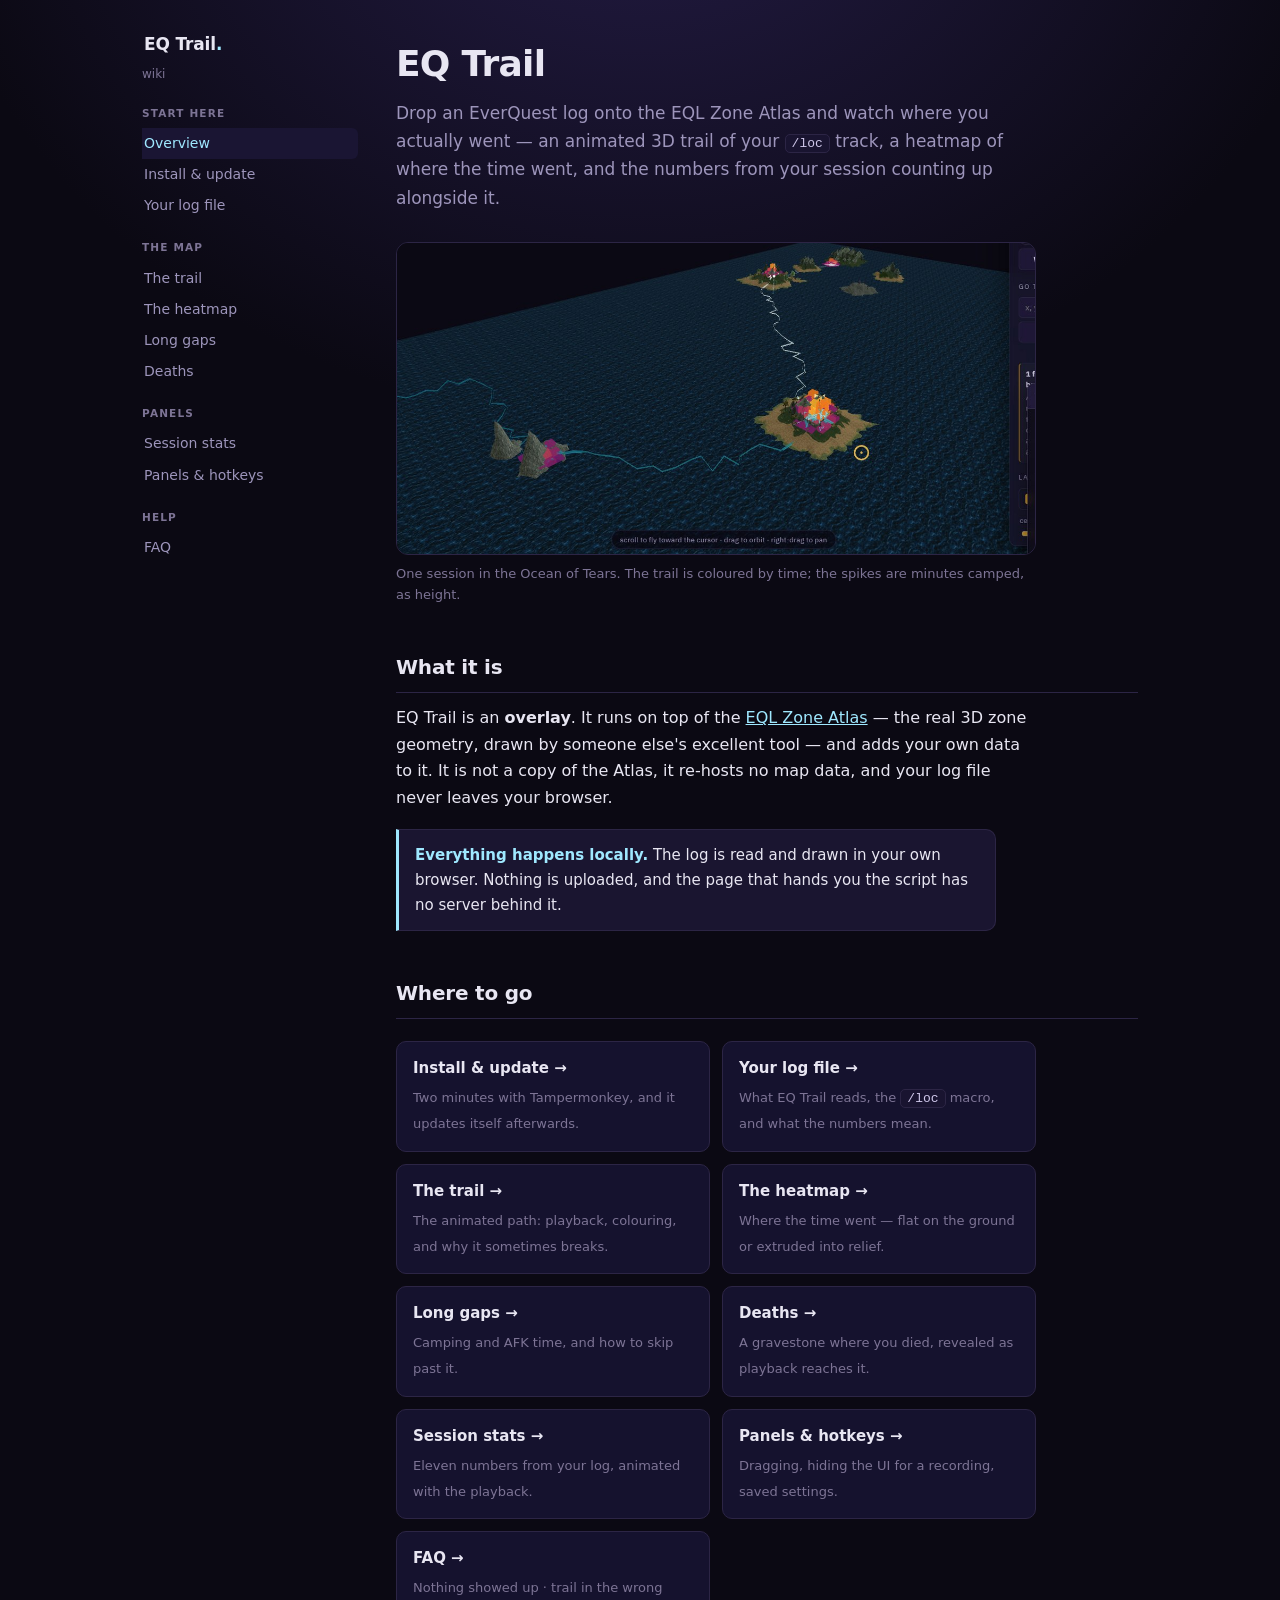
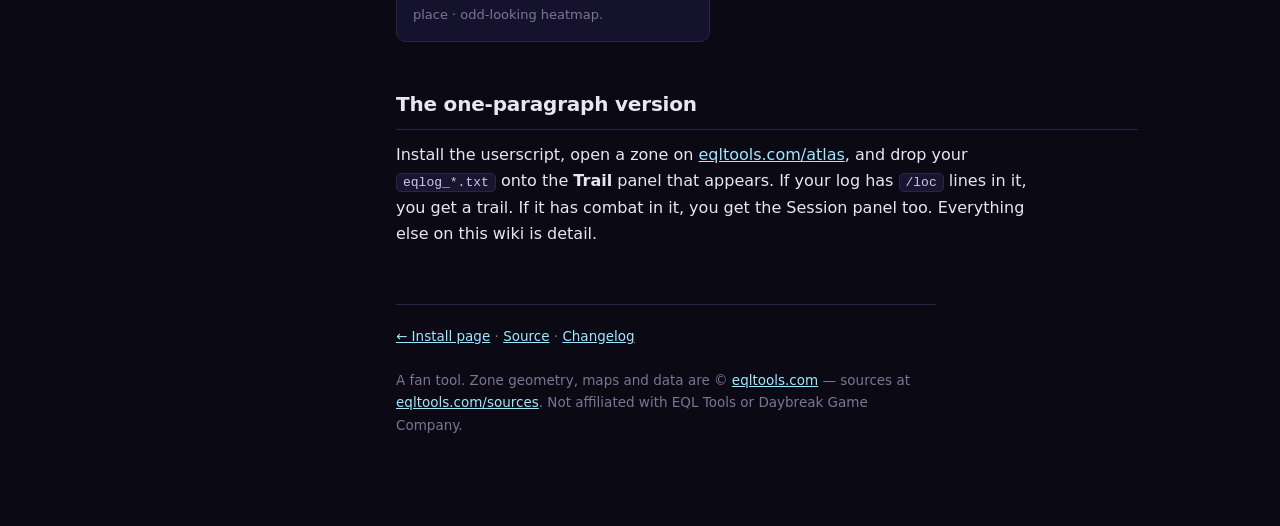
==== docs/wiki/index.html @ 2fc672f7 "docs: a wiki and an FAQ on GitHub Pages Ten pages under docs/wiki, generated by tools/build_wiki.py " ====
<!doctype html>
<html lang="en">
<head>
<meta charset="utf-8">
<meta name="viewport" content="width=device-width, initial-scale=1">
<title>Overview — EQ Trail wiki</title>
<meta name="description" content="Drop an EverQuest log onto the EQL Zone Atlas and watch where you actually went — an animated 3D trail of your &lt;code&gt;/loc&lt;/code&gt; track, a heatmap of where the time went, and the numbers from your session counting up alongside it.">
<link rel="stylesheet" href="wiki.css">
</head>
<body>
<div class="shell">
<nav class="side">
  <a class="brand" href="index.html">EQ&nbsp;Trail<span>.</span></a>
  <div class="tag">wiki</div>
  <div class="cols">
    <h5>Start here</h5>
    <a href="index.html" class="on">Overview</a>
    <a href="install.html">Install & update</a>
    <a href="logs.html">Your log file</a>
    <h5>The map</h5>
    <a href="trail.html">The trail</a>
    <a href="heatmap.html">The heatmap</a>
    <a href="gaps.html">Long gaps</a>
    <a href="deaths.html">Deaths</a>
    <h5>Panels</h5>
    <a href="session.html">Session stats</a>
    <a href="interface.html">Panels & hotkeys</a>
    <h5>Help</h5>
    <a href="faq.html">FAQ</a>
  </div>
</nav>
<main>
<h1>EQ Trail</h1>
<p class="lede">Drop an EverQuest log onto the EQL Zone Atlas and watch
where you actually went — an animated 3D trail of your <code>/loc</code> track, a heatmap of where
the time went, and the numbers from your session counting up alongside it.</p>
<figure>
  <img src="../relief-and-trail.jpg" alt="A glowing trail crosses the Ocean of Tears between islands; orange spikes rise from an island where time was spent.">
  <figcaption>One session in the Ocean of Tears. The trail is coloured by time; the spikes are minutes camped, as height.</figcaption>
</figure>

<h2>What it is</h2>

<p>EQ Trail is an <b>overlay</b>. It runs on top of the
<a href="https://eqltools.com/atlas">EQL Zone Atlas</a> — the real 3D zone geometry, drawn by
someone else's excellent tool — and adds your own data to it. It is not a copy of the Atlas, it
re-hosts no map data, and your log file never leaves your browser.</p>

<div class="note tip">
  <b>Everything happens locally.</b> The log is read and drawn in your own browser. Nothing is
  uploaded, and the page that hands you the script has no server behind it.
</div>

<h2>Where to go</h2>

<div class="cards">
  <a class="card" href="install.html"><b>Install &amp; update →</b>
    <span>Two minutes with Tampermonkey, and it updates itself afterwards.</span></a>
  <a class="card" href="logs.html"><b>Your log file →</b>
    <span>What EQ Trail reads, the <code>/loc</code> macro, and what the numbers mean.</span></a>
  <a class="card" href="trail.html"><b>The trail →</b>
    <span>The animated path: playback, colouring, and why it sometimes breaks.</span></a>
  <a class="card" href="heatmap.html"><b>The heatmap →</b>
    <span>Where the time went — flat on the ground or extruded into relief.</span></a>
  <a class="card" href="gaps.html"><b>Long gaps →</b>
    <span>Camping and AFK time, and how to skip past it.</span></a>
  <a class="card" href="deaths.html"><b>Deaths →</b>
    <span>A gravestone where you died, revealed as playback reaches it.</span></a>
  <a class="card" href="session.html"><b>Session stats →</b>
    <span>Eleven numbers from your log, animated with the playback.</span></a>
  <a class="card" href="interface.html"><b>Panels &amp; hotkeys →</b>
    <span>Dragging, hiding the UI for a recording, saved settings.</span></a>
  <a class="card" href="faq.html"><b>FAQ →</b>
    <span>Nothing showed up · trail in the wrong place · odd-looking heatmap.</span></a>
</div>

<h2>The one-paragraph version</h2>

<p>Install the userscript, open a zone on <a href="https://eqltools.com/atlas">eqltools.com/atlas</a>,
and drop your <code>eqlog_*.txt</code> onto the <b>Trail</b> panel that appears. If your log has
<code>/loc</code> lines in it, you get a trail. If it has combat in it, you get the Session panel too.
Everything else on this wiki is detail.</p>
<footer>
  <a href="../index.html">← Install page</a> ·
  <a href="https://github.com/kevroy314/eqatlas-overlay">Source</a> ·
  <a href="https://github.com/kevroy314/eqatlas-overlay/blob/main/CHANGELOG.md">Changelog</a><br><br>
  A fan tool. Zone geometry, maps and data are © <a href="https://eqltools.com">eqltools.com</a> —
  sources at <a href="https://eqltools.com/sources">eqltools.com/sources</a>.
  Not affiliated with EQL&nbsp;Tools or Daybreak Game Company.
</footer>
</main>
</div>
</body>
</html>
---- docs/wiki/wiki.css ----
/* Shared styling for the EQ Trail wiki. Deliberately one small stylesheet rather than repeated
   <style> blocks: the wiki will grow, and a colour changed in one page but not another is the
   fastest way to make a set of pages stop looking like one thing. */
:root{
  --bg:#0b0913; --line:#2c2545; --ink:#e8e6f2; --dim:#9d95bb; --faint:#7d7495;
  --acc:#7c6fe0; --acc2:#9fe8ff; --warn:#e8c98a; --code:#191430; --card:#15122e;
}
*{box-sizing:border-box}
html{scroll-behavior:smooth}
body{margin:0;background:var(--bg);color:var(--ink);
  font:16px/1.65 ui-sans-serif,system-ui,-apple-system,"Segoe UI",sans-serif;
  background-image:radial-gradient(ellipse 80% 40% at 50% -8%,#241c46 0%,transparent 70%)}
a{color:var(--acc2)}
code{background:var(--code);border:1px solid var(--line);border-radius:5px;padding:1px 6px;
  font:13px/1.5 ui-monospace,SFMono-Regular,Menlo,monospace;color:#cfc7ea}
pre{background:var(--code);border:1px solid var(--line);border-radius:10px;padding:14px 16px;
  overflow-x:auto;margin:14px 0}
pre code{background:none;border:0;padding:0;font-size:13px}
kbd{background:#241d40;border:1px solid #443a68;border-bottom-width:2px;border-radius:5px;
  padding:1px 7px;font:12px ui-monospace,monospace;color:var(--acc2)}

/* ---- shell: sticky sidebar + content ---- */
.shell{display:grid;grid-template-columns:216px minmax(0,1fr);gap:38px;
  max-width:1040px;margin:0 auto;padding:0 22px 90px}
nav.side{position:sticky;top:0;align-self:start;max-height:100vh;overflow-y:auto;
  padding:26px 0 40px;font-size:14px}
nav.side .brand{display:block;font-size:17px;font-weight:600;letter-spacing:-.01em;
  text-decoration:none;color:var(--ink);margin-bottom:3px}
nav.side .brand span{color:var(--acc2)}
nav.side .tag{color:var(--faint);font-size:12px;margin-bottom:20px}
nav.side h5{margin:18px 0 6px;font-size:10.5px;letter-spacing:.11em;text-transform:uppercase;
  color:var(--faint);font-weight:600}
nav.side a{display:block;padding:4px 10px;margin-left:-10px;border-radius:6px;
  text-decoration:none;color:var(--dim);border-left:2px solid transparent}
nav.side a:hover{color:var(--ink);background:#1a1533}
nav.side a.on{color:var(--acc2);border-left-color:var(--acc);background:#1a1533}
main{padding:34px 0 0;min-width:0}

h1{margin:0 0 6px;font-size:clamp(26px,4.5vw,36px);letter-spacing:-.02em}
.lede{color:var(--dim);font-size:17px;margin:0 0 30px;max-width:38em}
h2{margin:46px 0 12px;font-size:20px;letter-spacing:-.01em;padding-bottom:8px;
  border-bottom:1px solid var(--line);scroll-margin-top:20px}
h3{margin:26px 0 8px;font-size:15.5px;color:var(--acc2);scroll-margin-top:20px}
p{margin:12px 0;max-width:40em}
ul,ol{max-width:40em}
li{margin:5px 0}

table{width:100%;border-collapse:collapse;margin:16px 0;font-size:15px;display:block;overflow-x:auto}
th,td{text-align:left;padding:8px 12px;border-bottom:1px solid var(--line);vertical-align:top}
th{color:var(--faint);font-weight:600;font-size:12.5px;text-transform:uppercase;letter-spacing:.06em}
td:first-child{white-space:nowrap;color:var(--acc2);font-family:ui-monospace,monospace;font-size:13px}
td.wide:first-child{white-space:normal;font-family:inherit;color:inherit}

.note{background:#1a1530;border:1px solid var(--line);border-left:3px solid var(--warn);
  border-radius:0 10px 10px 0;padding:13px 16px;margin:18px 0;font-size:15px;max-width:40em}
.note b{color:var(--warn)}
.tip{border-left-color:var(--acc2)}
.tip b{color:var(--acc2)}

figure{margin:24px 0;max-width:40em}
figure img{width:100%;border-radius:12px;border:1px solid var(--line);display:block}
figcaption{margin-top:8px;color:var(--faint);font-size:13px}

details{border:1px solid var(--line);border-radius:10px;padding:0;margin:10px 0;
  background:#14102a55;max-width:40em}
details summary{cursor:pointer;color:var(--ink);font-size:15.5px;padding:12px 16px;
  list-style:none;position:relative;padding-left:36px}
details summary::-webkit-details-marker{display:none}
details summary::before{content:"›";position:absolute;left:16px;color:var(--acc);
  transition:transform .15s ease;display:inline-block}
details[open] summary::before{transform:rotate(90deg)}
details summary:hover{color:var(--acc2)}
details .body{padding:0 16px 14px 36px;color:var(--dim)}
details .body p{margin:8px 0}
details .body code{color:#cfc7ea}

.cards{display:grid;grid-template-columns:repeat(auto-fit,minmax(210px,1fr));gap:12px;margin:22px 0;
  max-width:40em}
.card{background:var(--card);border:1px solid var(--line);border-radius:10px;padding:14px 16px;
  text-decoration:none;color:var(--ink);display:block;transition:border-color .12s ease}
.card:hover{border-color:var(--acc)}
.card b{display:block;font-size:15px;margin-bottom:3px}
.card span{color:var(--faint);font-size:13px;line-height:1.45}

footer{margin-top:56px;padding-top:20px;border-top:1px solid var(--line);
  color:var(--faint);font-size:13.5px;max-width:40em}

@media (max-width:800px){
  .shell{grid-template-columns:1fr;gap:0}
  nav.side{position:static;max-height:none;padding-bottom:14px;border-bottom:1px solid var(--line)}
  nav.side .cols{display:flex;flex-wrap:wrap;gap:2px 14px}
  main{padding-top:22px}
}
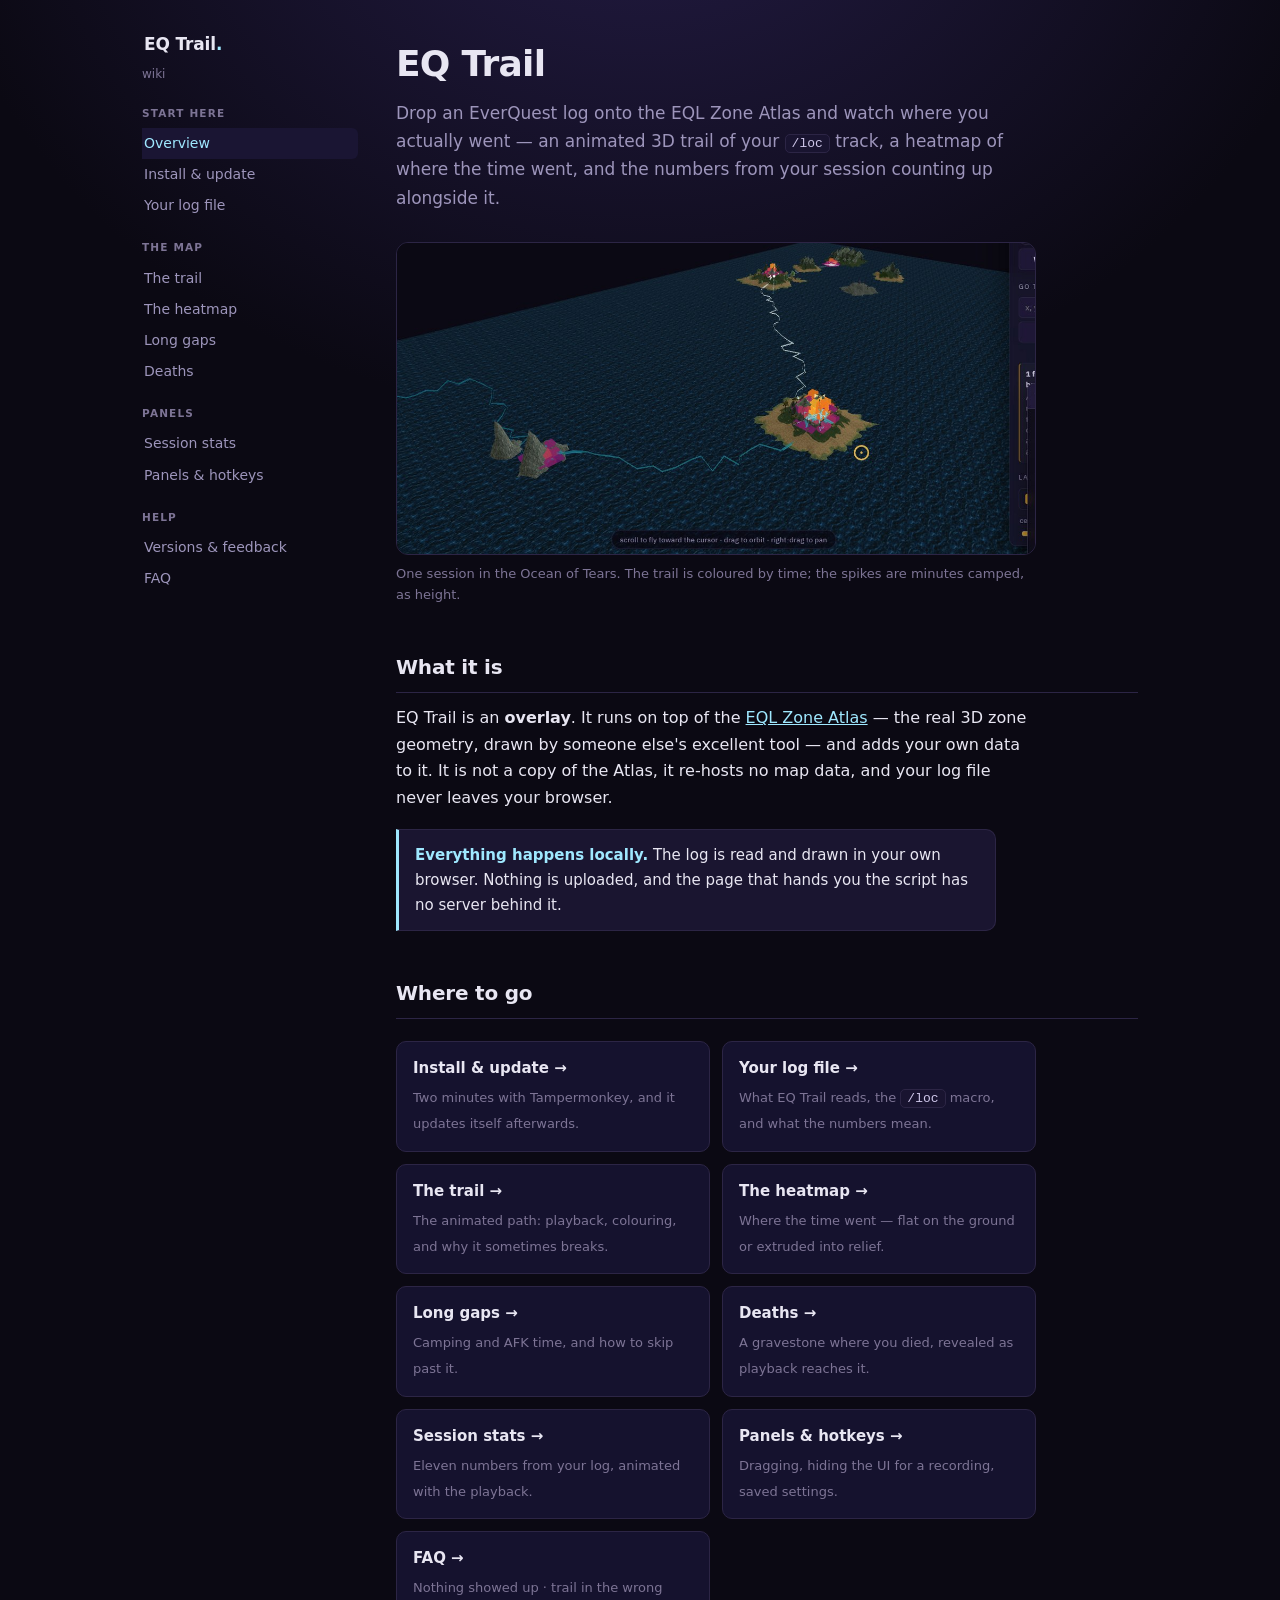
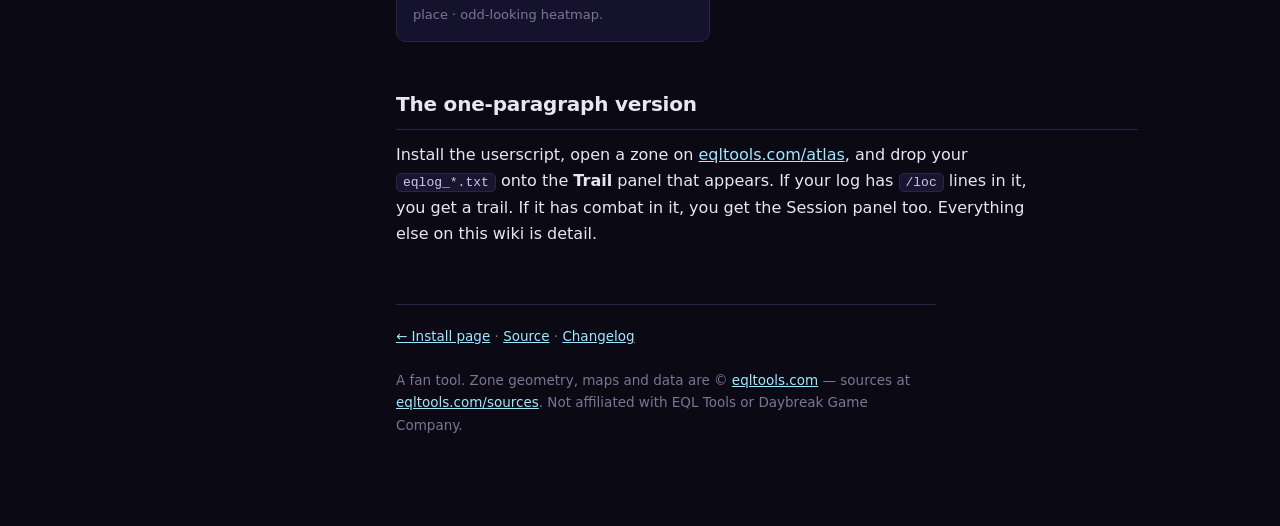
==== commit ded089fd: "0.7.0 — update awareness, one-click rollback, and pre-filled issue reporting Development here is han" ====
--- a/docs/wiki/index.html
+++ b/docs/wiki/index.html
@@ -26,6 +26,7 @@
     <a href="session.html">Session stats</a>
     <a href="interface.html">Panels & hotkeys</a>
     <h5>Help</h5>
+    <a href="versions.html">Versions & feedback</a>
     <a href="faq.html">FAQ</a>
   </div>
 </nav>
